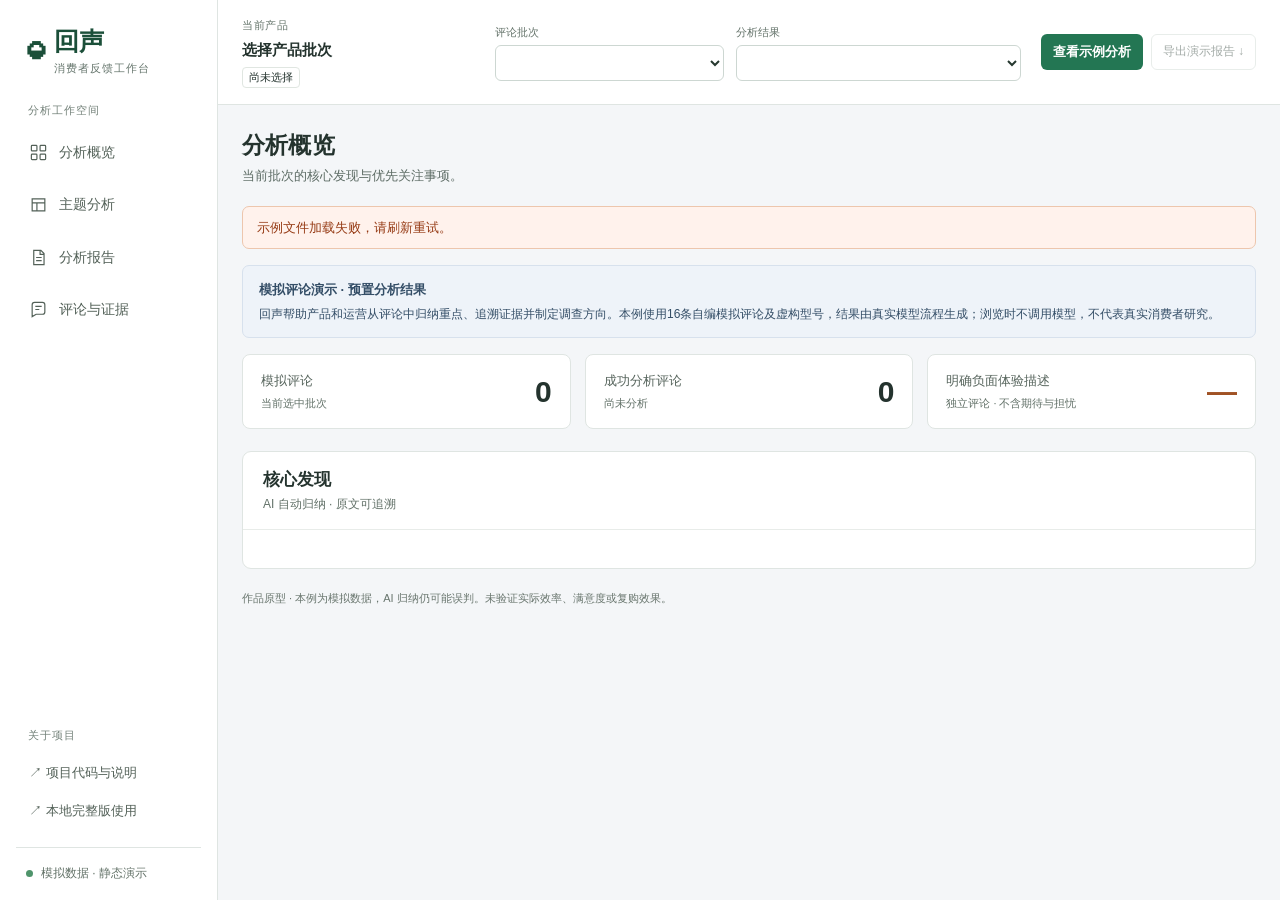
==== docs/index.html @ 5b09b4c0 "Add static demo shell with project-relative routes" ====
<!doctype html>
<html lang="zh-CN"><head><meta charset="UTF-8"><meta name="viewport" content="width=device-width, initial-scale=1"><title>回声 · 消费者反馈分析｜模拟数据演示</title><meta name="description" content="面向产品和运营人员的消费者反馈分析作品原型。使用明确标注的模拟评论，展示核心发现、主题、不同评价、行动建议和原文追溯。"><link rel="stylesheet" href="./style.css"><script src="./app.js" defer></script></head>
<body data-ui-version="6.0">
<a class="skip-link" href="#main-content">跳至分析内容</a>
<aside class="sidebar" aria-label="工作台导航">
 <a class="brand" href="#/analysis"><span class="brand-icon" aria-hidden="true">◒</span><span>回声<small>消费者反馈工作台</small></span></a>
 <p class="nav-caption">分析工作空间</p>
 <nav class="primary-nav" aria-label="分析导航">
  <a href="#/analysis" data-view="summary"><svg viewBox="0 0 24 24" aria-hidden="true"><rect x="3" y="3" width="7" height="7" rx="1"/><rect x="14" y="3" width="7" height="7" rx="1"/><rect x="3" y="14" width="7" height="7" rx="1"/><rect x="14" y="14" width="7" height="7" rx="1"/></svg><span>分析概览</span></a>
  <a href="#/themes" data-view="themes"><svg viewBox="0 0 24 24" aria-hidden="true"><path d="M4 5h16v15H4zM4 10h16M10 10v10"/></svg><span>主题分析</span></a>
  <a href="#/report" data-view="report"><svg viewBox="0 0 24 24" aria-hidden="true"><path d="M6 3h9l4 4v14H6zM14 3v5h5M9 12h7M9 16h7"/></svg><span>分析报告</span></a>
  <a href="#/evidence" data-view="evidence"><svg viewBox="0 0 24 24" aria-hidden="true"><path d="M20 15a3 3 0 0 1-3 3H9l-5 3V6a3 3 0 0 1 3-3h10a3 3 0 0 1 3 3zM8 8h8M8 12h5"/></svg><span>评论与证据</span></a>
 </nav>
 <div class="sidebar-bottom"><p class="nav-caption">关于项目</p><nav class="utility-nav"><a href="https://github.com/susie041720/echo-feedback-lab" target="_blank" rel="noopener">↗ 项目代码与说明</a><a href="https://github.com/susie041720/echo-feedback-lab#本地启动" target="_blank" rel="noopener">↗ 本地完整版使用</a></nav><div class="local"><i></i>模拟数据 · 静态演示</div></div>
</aside>
<div class="app-shell">
 <header class="toolbar" aria-label="产品与批次工具栏">
  <div class="product-identity"><span class="field-caption">当前产品</span><strong id="current-product">选择产品批次</strong><span id="toolbar-status" class="status-pill">尚未选择</span></div>
  <div class="batch-controls"><div class="selector-field"><label for="dataset">评论批次</label><select id="dataset"></select></div><div class="selector-field"><label for="run">分析结果</label><select id="run"></select></div></div>
  <div class="toolbar-actions"><a class="primary demo-button" href="#/analysis">查看示例分析</a><button id="analyze" hidden disabled></button><button id="pause" class="small-button" hidden>暂停分析</button><a id="export" class="export disabled" href="#" download="echo-simulated-demo-report.md">导出演示报告 ↓</a></div>
 </header>
 <main id="main-content" tabindex="-1">
  <div class="page-heading"><div><h1 id="page-title">分析概览</h1><p id="page-description" class="sub">当前批次的核心发现与优先关注事项。</p></div></div>
  <div id="notice" role="status" aria-live="polite" hidden></div>
  <section id="progress-panel" class="progress-panel" aria-label="批次分析进度" hidden><div class="progress-copy"><strong id="progress-title">分析进行中</strong><span id="progress-counts"></span></div><progress id="analysis-progress" max="100" value="0" aria-label="已处理评论进度"></progress><p id="analysis-state" class="hint"></p></section>
  <aside class="demo-banner" aria-label="演示范围"><strong>模拟评论演示 · 预置分析结果</strong><p>回声帮助产品和运营从评论中归纳重点、追溯证据并制定调查方向。本例使用16条自编模拟评论及虚构型号，结果由真实模型流程生成；浏览时不调用模型，不代表真实消费者研究。</p></aside>
  <section class="metrics" id="metrics" aria-label="当前批次指标">
   <div class="metric-card"><div class="metric-label">模拟评论</div><strong id="total">0</strong><small>当前选中批次</small></div>
   <div class="metric-card"><div class="metric-label">成功分析评论</div><strong id="completed">0</strong><small id="coverage">尚未分析</small></div>
   <div class="metric-card negative-metric"><div class="metric-label">明确负面体验描述</div><strong id="negative-count">—</strong><small id="negative-scope">独立评论 · 不含期待与担忧</small></div>
  </section>
  <section class="board"><div class="board-head"><div><h2 id="board-title">核心发现</h2><p id="confirmation-state">AI 自动归纳 · 原文可追溯</p></div><div class="tabs" id="analysis-tabs" role="tablist" aria-label="评论与证据视图" hidden><button data-tab="raw" role="tab">原始评论</button><button data-tab="feedback" role="tab">细分反馈</button><button data-tab="scenarios" role="tab">使用情境</button></div></div>
   <div id="result-status" class="result-status" hidden></div>
   <div id="filters" hidden><div class="filter-row"><label for="category">体验分类<select id="category"><option value="">全部分类</option></select></label><label for="topic">细分标签<select id="topic"><option value="">全部标签</option></select></label><label for="polarity">评价倾向<select id="polarity"><option value="">全部倾向</option><option>优点</option><option>槽点</option><option>中立</option><option>信息不足</option></select></label><label for="scope">信息类型<select id="scope"><option value="all">全部类型</option><option value="actual">实际体验</option><option value="expectation">用户期望</option><option value="concern">担心</option><option value="reported">转述</option><option value="unknown">信息不足</option><option value="reference">其他产品背景</option></select></label></div></div>
   <div id="results"></div>
  </section>
  <footer>作品原型 · 本例为模拟数据，AI 归纳仍可能误判。未验证实际效率、满意度或复购效果。</footer>
 </main>
</div>
<div hidden><input id="product"><input id="key" type="password" disabled><select id="sample"><option value="daily">daily</option></select><p id="sample-info"></p><p id="source-status"></p><p id="source-description"></p><p id="import-info"></p><button id="developer-trial"></button></div><dialog id="settings" hidden><p id="settings-notice"></p></dialog>
<dialog id="theme-detail" class="drawer wide-drawer" aria-labelledby="theme-title"><div class="dialog-head"><div><span class="field-caption">主题详情</span><h2 id="theme-title">主题与证据</h2></div><button id="close-theme" class="icon-button" aria-label="关闭主题详情">✕</button></div><div id="theme-content" class="drawer-body"></div></dialog>
<dialog id="evidence" aria-labelledby="evidence-title"><div class="dialog-head"><h2 id="evidence-title">原文与证据</h2><button id="close-dialog" class="icon-button" aria-label="关闭原文证据">✕</button></div><div id="evidence-content"></div></dialog>
</body></html>
---- docs/style.css ----
:root{font-family:-apple-system,BlinkMacSystemFont,"PingFang SC","Microsoft YaHei",sans-serif;color:#24332e;background:#f4f6f8;font-size:14px;line-height:1.65;--green:#237653;--orange:#a34c14;--line:#dfe5e2;--muted:#5d6c65}*{box-sizing:border-box}body{margin:0}button,input,select,textarea{font:inherit}button,a,input,select,textarea,summary{-webkit-tap-highlight-color:transparent}button,a{touch-action:manipulation}a{color:var(--green);text-decoration:none}a:hover{text-decoration:underline}button{cursor:pointer;color:#35473e;background:white;border:1px solid #ccd7d0;border-radius:6px;padding:7px 12px;line-height:1.5;min-height:36px}button:hover{background:#f1f6f3;border-color:#829f90}button:disabled{opacity:.5;cursor:default}button.primary{background:var(--green);border-color:var(--green);color:white;font-weight:600}button.primary:hover{background:#195c40}input,select,textarea{display:block;width:100%;max-width:100%;min-width:0;border:1px solid #cdd7d2;border-radius:6px;background:#fff;color:#26382f;padding:7px 10px;min-height:36px}input:focus,select:focus,textarea:focus{border-color:var(--green)}label{display:block;font-size:13px;font-weight:500;color:#46574d}label>select{margin-top:4px}h1,h2,h3,h4,p{margin:0}h1{font-size:23px;line-height:1.4;letter-spacing:.2px}h2{font-size:17px;line-height:1.5}h3{font-size:16px;line-height:1.6}h4{font-size:15px;line-height:1.6}p{margin:6px 0 10px}button:focus-visible,a:focus-visible,summary:focus-visible,input:focus-visible,select:focus-visible,textarea:focus-visible{outline:3px solid #7bb29a;outline-offset:3px}.skip-link{position:fixed;top:-100px;left:235px;z-index:30;background:white;padding:10px}.skip-link:focus{top:8px}[hidden]{display:none!important}.disabled{pointer-events:none;opacity:.45}.sidebar{position:fixed;inset:0 auto 0 0;width:218px;background:white;border-right:1px solid var(--line);display:flex;flex-direction:column;padding:26px 16px 16px;z-index:10}.brand{display:flex;gap:10px;align-items:center;color:#1b4f39;font-size:25px;font-weight:750;line-height:1.2;padding:0 9px 26px}.brand:hover{text-decoration:none}.brand small{display:block;color:#66766d;font-size:11px;font-weight:500;letter-spacing:1px;margin-top:6px}.brand-icon{font-size:38px;line-height:1}.nav-caption{font-size:11px;letter-spacing:1px;color:#728078;margin:0 12px 10px}.primary-nav,.utility-nav{display:flex;flex-direction:column;gap:5px}.primary-nav a,.utility-nav a,.utility-nav button{display:flex;align-items:center;gap:11px;padding:11px 12px;border-radius:6px;color:#536158;font-weight:550;text-align:left;border:1px solid transparent;background:transparent}.primary-nav a:hover,.utility-nav a:hover,.utility-nav button:hover{background:#f3f7f4;text-decoration:none}.primary-nav a.active,.utility-nav a.active{background:#eaf4ee;color:#1e6c48;border-color:#d5e9dc}.primary-nav svg{height:19px;width:19px;fill:none;stroke:currentColor;stroke-width:1.5}.sidebar-bottom{margin-top:auto;padding-top:30px}.utility-nav{gap:0}.utility-nav a,.utility-nav button{padding:7px 12px;font-size:13px;font-weight:400;min-height:35px}.utility-icon{width:18px;text-align:center;font-size:16px}.local{border-top:1px solid var(--line);padding:16px 10px 0;margin-top:18px;font-size:12px;color:#637268}.local i{display:inline-block;width:7px;height:7px;background:#4f946b;border-radius:50%;margin-right:8px}.app-shell{margin-left:218px;min-width:0}.toolbar{background:white;border-bottom:1px solid var(--line);padding:16px 24px;display:grid;grid-template-columns:minmax(135px,1fr) minmax(330px,2.25fr) auto;align-items:center;gap:20px}.product-identity{display:flex;flex-wrap:wrap;gap:5px 8px;min-width:0}.product-identity strong{display:block;flex-basis:100%;font-size:15px;overflow-wrap:anywhere;line-height:1.5}.field-caption{font-size:11px;letter-spacing:.5px;color:#65756b;display:block}.status-pill{font-size:11px;line-height:1.4;border-radius:4px;padding:2px 6px;border:1px solid #e0e6e1}.batch-controls{display:grid;grid-template-columns:1fr 1.25fr;gap:12px;min-width:0}.batch-controls label{font-size:11px;color:#64736a;min-width:0}.batch-controls select{font-size:12px}.toolbar-actions{display:flex;align-items:center;gap:8px;flex-wrap:wrap}.export{display:inline-flex;align-items:center;justify-content:center;min-height:36px;border:1px solid #ced8d2;background:white;border-radius:6px;padding:6px 11px;font-size:13px;color:#35473e}.icon-button{padding:5px 9px;min-width:36px;font-size:17px}.toolbar-actions button{font-size:13px}main{max-width:1700px;margin:0 auto;padding:24px}.page-heading{display:flex;justify-content:space-between;gap:16px;align-items:center;margin-bottom:19px}.sub{font-size:13px;color:var(--muted);margin:4px 0 0}.small-button{font-size:12px;padding:5px 10px;min-height:32px}.page-heading>.small-button{white-space:nowrap}#notice{border:1px solid #c8ddcc;border-radius:7px;background:#eff7f0;color:#245d3b;padding:10px 14px;margin:0 0 16px;font-size:13px}#notice.error{background:#fff2ec;border-color:#edc6ad;color:#963b15}.metrics{display:grid;grid-template-columns:repeat(3,minmax(0,1fr));gap:14px;margin-bottom:22px}.metric-card{padding:15px 18px;background:white;border:1px solid var(--line);border-radius:8px;display:grid;grid-template-columns:1fr auto;align-items:center;gap:4px 12px}.metric-label{font-size:13px;color:#56645c}.metric-card strong{font-size:30px;font-weight:650;line-height:1.4;grid-row:1/3;grid-column:2}.metric-card small{font-size:11px;color:#627168;line-height:1.6}.negative-metric strong{color:#a05225}.board{background:white;border:1px solid var(--line);border-radius:9px;min-width:0}.board-head{display:flex;justify-content:space-between;gap:16px;align-items:center;border-bottom:1px solid #e8ece9;padding:15px 20px}.board-head p{font-size:12px;color:#627168;margin:2px 0 0}.tabs{display:flex;gap:3px;flex-wrap:wrap;background:#f3f6f4;padding:3px;border-radius:6px}.tabs button{background:transparent;border-color:transparent;font-size:12px;padding:5px 9px;min-height:30px}.tabs button.active{color:#226e4b;background:white;border-color:#dde7df;box-shadow:0 1px 2px #244a3310}.result-status{font-size:13px;color:#81512b;background:#fff7ec;border-bottom:1px solid #ecddc7;padding:10px 20px}#filters{padding:14px 20px;border-bottom:1px solid #e4eae5;background:#fbfcfb}.filter-row{display:grid;grid-template-columns:repeat(4,minmax(0,1fr));gap:12px}.filter-row label{font-size:12px}.filter-row select{font-size:12px}#results{padding:18px 20px 20px;min-width:0}.sample-scope,.table-caption{font-size:12px;color:#5c6b61;margin:0 0 14px}.finding-columns{display:grid;grid-template-columns:repeat(2,minmax(0,1fr));gap:16px;align-items:start}.finding-region{border:1px solid #cfe4d6;border-radius:7px;overflow:hidden;background:#f1f8f3;padding:0 16px}.finding-region>h3{padding:13px 0;color:#246846;font-size:15px;border-bottom:1px solid #d5e7db}.finding-region>h3:before{content:'✓';display:inline-grid;place-items:center;width:22px;height:22px;margin-right:8px;border:1px solid #b5d7c2;border-radius:5px;font-size:13px;background:#e3f1e8}.issue-region{background:#fff6ed;border-color:#efd9c4}.issue-region>h3{color:#a35722;border-bottom-color:#efdcc9}.issue-region>h3:before{content:'!';border-color:#e9c59f;background:#ffead4}.core-finding{padding:15px 0;border-bottom:1px solid #d9e8dd}.core-finding:last-child{border:0}.issue-region .core-finding{border-color:#efdcc9}.core-finding h4{color:#253a2e;font-size:15px;font-weight:650;margin-bottom:5px}.issue-region .core-finding h4{color:#673e25}.core-finding p{font-size:13px;margin:5px 0 8px;line-height:1.7}.core-finding .finding-count{font-size:12px;font-weight:600;color:#4e6557;margin:8px 0}.issue-region .finding-count{color:#8a5a32}.finding-evidence{font-size:13px;margin-top:10px}.finding-evidence>summary{font-size:12px;color:#386e50;cursor:pointer;list-style-position:inside}.issue-region .finding-evidence>summary{color:#925020}.finding-evidence[open]>summary{margin-bottom:12px}.badge{display:inline-block;padding:2px 6px;border-radius:4px;font-size:11px;line-height:1.6;margin:2px 4px 2px 0;background:#eaf0ec;color:#53645a;white-space:normal;max-width:100%}.positive{color:#226541;background:#e4f1e8}.negative{color:#9e4b16;background:#ffead5}.neutral{color:#526158;background:#edf0ef}.uncertain{color:#775c31;background:#f4edde}.hint,.meta{font-size:12px;color:#5e6d63;line-height:1.7}.hint{margin:8px 0}.context-note,.compatibility-note{font-size:12px;border-left:3px solid #a4bda9;background:#f1f5f2;padding:8px 10px}.text-link{font-size:13px;display:inline-block;margin:6px 10px 6px 0}#results>button{margin:15px 8px 0 0}#results>h3{margin:22px 0 12px}#results>h3:first-child{margin-top:0}#results>p.hint{margin:8px 0}summary{cursor:pointer;font-weight:500}details>summary{line-height:1.7}details[open]>summary{margin-bottom:10px}.source-extract{border:1px solid #dce4de;background:white;border-radius:6px;padding:12px;margin:10px 0;overflow-wrap:anywhere}.source-extract p{font-size:13px}.source-extract .small-button{margin-right:8px}.source-extract details.classification{margin-top:10px}.classification{font-size:12px;color:#53675a}.edit-fields{display:grid;grid-template-columns:1fr 1fr;gap:10px;margin:10px 0}.edit-fields select,.edit-fields input{margin-top:4px;font-size:12px}blockquote{margin:10px 0;padding:8px 12px;border-left:3px solid #becfc2;background:#f6f8f6;color:#3e5045;font-size:13px;overflow-wrap:anywhere;white-space:pre-wrap}.data-table{width:100%;border-collapse:collapse;table-layout:fixed;font-size:12px;text-align:left}.data-table thead{background:#f5f7f5;color:#607066}.data-table th{font-weight:500;font-size:11px;padding:10px 9px;border-bottom:1px solid #d8e1da}.data-table td{vertical-align:top;padding:13px 9px;border-bottom:1px solid #e4eae6;overflow-wrap:anywhere;line-height:1.75}.data-table tbody tr:hover{background:#fafcfb}.data-table tbody tr:last-child td{border-bottom:0}.theme-table th:nth-child(1){width:15%}.theme-table th:nth-child(2){width:13%}.theme-table th:nth-child(3){width:9%}.theme-table th:nth-child(4){width:15%}.theme-table th:nth-child(5){width:36%}.theme-table th:nth-child(6){width:12%}.theme-name{font-weight:600;color:#284e37}.count-cell{font-variant-numeric:tabular-nums;white-space:nowrap}.finding-cell{color:#4c5d52}.evaluation-tags{display:flex;flex-wrap:wrap;align-items:start;gap:2px}.data-table button{font-size:11px;padding:5px 7px}.review-table th:first-child{width:49%}.review-table th:nth-child(2){width:8%}.review-table th:nth-child(3){width:17%}.review-table th:nth-child(4){width:15%}.review-table th:last-child{width:11%}.review-excerpt{font-size:12px;color:#637168;margin:5px 0 0}.secondary-context,.other-feedback,.pending-findings{padding:12px 14px;border:1px solid #dce5df;border-radius:6px;background:#fbfcfb;margin:16px 0;font-size:13px}.supplemental-row{border-bottom:1px solid #e3eae5;padding:12px 0}.supplemental-row p{margin:4px 0}.report-finding{padding:14px 16px;border:1px solid #dae4dd;border-left:3px solid #4a9167;border-radius:6px;margin:12px 0}.report-finding p{font-size:13px}.report-finding:has(.badge.negative){border-left-color:#ca8c54}.review,.aspect,.scenario-group,.uncertainty{padding:16px;border:1px solid #dce5de;border-radius:6px;margin:0 0 14px;overflow-wrap:anywhere}.review .aspect{margin-top:14px;background:#fbfcfb}.aspect h3,.scenario-group h3,.review h3{font-size:15px;margin:6px 0}.scenario-group>blockquote{margin-top:14px}.uncertainty{background:#faf7f0}.batch-row{display:flex;justify-content:space-between;gap:16px;padding:10px 0;border-bottom:1px solid #e7ece8;font-size:13px}.batch-row>span{color:#627168}.batch-row strong{font-size:13px;text-align:right;font-weight:550}.debug-record{border:1px solid #dde5df;border-radius:6px;margin:12px 0;padding:10px 13px;font-size:13px}.debug-record pre{font-size:12px;background:#f2f5f3;padding:12px;overflow:auto;max-height:520px;white-space:pre-wrap;overflow-wrap:anywhere}.empty{text-align:center;padding:48px 20px;color:#67766d}.empty h3{font-weight:550;color:#425c4d}.empty p{font-size:13px;max-width:520px;margin:10px auto}.empty-icon{font-size:30px;color:#78a58a;margin-bottom:10px}.progress-panel{padding:14px 18px;background:white;border:1px solid #cadfce;border-radius:7px;margin-bottom:16px}.progress-copy{display:flex;justify-content:space-between;gap:15px;font-size:13px}.progress-copy span{color:#5a6e60;font-size:12px}progress{width:100%;height:7px;accent-color:var(--green);margin:12px 0 0;display:block}progress::-webkit-progress-bar{background:#edf3ee;border-radius:5px}progress::-webkit-progress-value{background:#3b8b5e;border-radius:5px}.progress-panel p{margin:8px 0 0}footer{font-size:11px;color:#69766e;margin:20px 0 0}dialog{padding:0;border:1px solid #d5dfd7;border-radius:10px;max-width:min(760px,94vw);width:760px;max-height:90dvh;box-shadow:0 15px 60px #182b2430;color:#263b2d}dialog::backdrop{background:#15271f65}.dialog-head{display:flex;justify-content:space-between;gap:16px;align-items:center;background:white;border-bottom:1px solid #e0e8e2;padding:17px 20px;position:sticky;top:0;z-index:2}.dialog-head h2{font-size:17px}.dialog-head .icon-button{flex:none;border-color:#e0e6e1}#evidence-content{padding:20px;overflow-wrap:anywhere}.raw-text{white-space:pre-wrap;background:#f6f8f6;border:1px solid #e2e8e3;border-radius:6px;padding:16px;font-size:14px;line-height:1.9;margin:15px 0}mark{background:#ffecb7;color:#3c3725;padding:1px 0}.drawer{position:fixed;inset:0 0 0 auto;margin:0 0 0 auto;max-height:100dvh;height:100dvh;width:440px;max-width:100vw;border-radius:0;border-width:0 0 0 1px;overflow-y:auto}.wide-drawer{width:650px}.drawer-body{padding:20px}.drawer .dialog-head{background:#fff;top:0}.settings-section{border:1px solid #dce5de;border-radius:7px;padding:14px 15px;margin-bottom:14px}.settings-section>summary{font-size:14px;color:#315740;font-weight:600}.settings-section label{margin:12px 0 5px}.settings-section input,.settings-section select{font-size:13px}.upload{padding:15px 12px;border:1px dashed #94b69f;border-radius:6px;background:#f4f9f5;cursor:pointer}.upload small{display:block;font-size:11px;font-weight:400;color:#61766a}.callout{font-size:13px;padding-top:8px}.theme-detail-group{border-top:1px solid #dde6df;padding:17px 0}.theme-detail-group h3{margin:4px 0}.theme-detail-group>p{font-size:13px}.difference-note{padding:10px;background:#f0f3f1;font-size:13px;border-left:3px solid #aebcb2}.confirmation-label{color:#775b2b;font-size:12px}.review textarea{margin:12px 0}.review>label{margin:12px 0}
@media(min-width:1600px){.toolbar{grid-template-columns:230px minmax(400px,650px) auto}.core-finding h4{font-size:16px}}
@media(max-width:1180px){.toolbar{grid-template-columns:minmax(140px,1fr) auto;gap:12px 18px}.batch-controls{grid-column:1/3;grid-row:2}.toolbar-actions{justify-content:flex-end}.product-identity{align-items:center}.product-identity strong{flex-basis:auto}.product-identity .field-caption{flex-basis:100%}main{padding:20px}.metric-card{padding:13px}.metric-card strong{font-size:26px}.metric-card small{font-size:11px}.theme-table th:nth-child(5){width:29%}.theme-table th:nth-child(1){width:18%}.theme-table th:nth-child(4){width:18%}}
@media(max-width:950px) and (min-width:761px){.sidebar{width:190px;padding:24px 12px 14px}.app-shell{margin-left:190px}.brand{font-size:23px;padding-left:7px}.brand small{font-size:10px}.primary-nav a{padding-left:10px}.utility-nav a,.utility-nav button{padding-left:8px;font-size:12px}.finding-columns{grid-template-columns:1fr}.metrics{gap:9px}.metric-card{display:block;padding:11px}.metric-card strong{display:block}.metric-label{font-size:12px}.board-head{align-items:start;flex-wrap:wrap}.filter-row{grid-template-columns:repeat(2,minmax(0,1fr))}}
@media(max-width:1000px){.data-table.theme-table thead{display:none}.data-table.theme-table,.theme-table tbody,.theme-table tr,.theme-table td{display:block;width:100%}.theme-table tbody{display:grid;gap:12px}.theme-table tr{border:1px solid #dce5de;border-radius:7px;padding:7px 12px;background:white}.data-table.theme-table td{display:grid;grid-template-columns:72px minmax(0,1fr);gap:10px;border:0;padding:5px 0;font-size:12px}.theme-table td:before{content:attr(data-label);font-size:11px;font-weight:400;color:#66766c}.theme-table td.theme-name{font-size:14px}.theme-table td:last-child button{justify-self:start}.theme-table .evaluation-tags{display:flex}.theme-table .count-cell{white-space:normal}}
@media(max-width:760px){.sidebar{position:static;width:100%;padding:14px 16px 10px;border-right:0;border-bottom:1px solid var(--line);display:block}.brand{padding:0 0 14px;font-size:23px;gap:8px}.brand-icon{font-size:31px}.brand small{display:inline;font-size:11px;margin-left:10px;letter-spacing:0}.nav-caption,.local{display:none}.primary-nav{display:grid;grid-template-columns:repeat(4,minmax(0,1fr));gap:4px}.primary-nav a{justify-content:center;gap:5px;padding:9px 3px;font-size:12px;white-space:nowrap}.primary-nav svg{width:15px;height:15px}.sidebar-bottom{padding:8px 0 0;margin:0}.utility-nav{flex-direction:row;flex-wrap:wrap;gap:0 7px}.utility-nav a,.utility-nav button{font-size:11px;padding:3px 2px;gap:4px;min-height:28px}.utility-icon{font-size:13px;width:12px}.app-shell{margin:0}.toolbar{padding:12px 16px;gap:12px}.product-identity{gap:4px 7px}.product-identity strong{font-size:14px}.toolbar-actions{gap:5px}.toolbar-actions button,.export{font-size:12px;padding:6px 8px}.toolbar-actions .icon-button{display:none}.batch-controls{gap:9px}.batch-controls select{font-size:11px}.field-caption{font-size:10px}main{padding:18px 14px}.page-heading{margin-bottom:15px;gap:8px}.page-heading h1{font-size:21px}.sub{font-size:12px}.page-heading>.small-button{font-size:11px;padding:5px 7px}.metrics{gap:8px;margin-bottom:17px}.metric-card{padding:10px;display:block}.metric-label{font-size:11px;line-height:1.5;min-height:32px}.metric-card strong{font-size:25px;display:block;margin:2px 0}.metric-card small{display:block;font-size:10px;line-height:1.6}.board-head{padding:13px 14px;flex-wrap:wrap;gap:10px}.board-head h2{font-size:16px}.board-head p{font-size:11px}#results{padding:14px}.finding-columns{grid-template-columns:1fr;gap:14px}.finding-region{padding:0 13px}.core-finding{padding:13px 0}.core-finding h4{font-size:15px}.core-finding p{font-size:13px}.core-finding .finding-count{font-size:12px}.filter-row{grid-template-columns:repeat(2,minmax(0,1fr));gap:9px}#filters{padding:12px 14px}.filter-row select{font-size:11px}.data-table.review-table thead{display:none}.data-table.review-table,.review-table tbody,.review-table tr,.review-table td{display:block;width:100%}.review-table tbody{display:grid;gap:12px}.review-table tr{border:1px solid #dce5de;border-radius:7px;padding:10px}.data-table.review-table td{padding:5px 0;border:0}.review-table td:not(:first-child){display:grid;grid-template-columns:56px minmax(0,1fr);gap:8px}.review-table td:not(:first-child):before{content:attr(data-label);font-size:11px;color:#67766d}.review-table td:last-child button{justify-self:start}.report-finding{padding:12px}.progress-copy{flex-wrap:wrap;gap:2px}.batch-row{font-size:12px}.batch-row strong{font-size:12px}.edit-fields{grid-template-columns:1fr}.drawer-body{padding:16px}.dialog-head{padding:14px 16px}.wide-drawer{width:100%}dialog{max-width:96vw}dialog.drawer{max-width:100vw}.skip-link{left:16px}.review,.aspect,.uncertainty,.scenario-group{padding:12px}footer{font-size:11px}.empty{padding:32px 12px}}
@media(max-width:380px){.primary-nav a{font-size:11px;gap:3px}.primary-nav svg{display:none}.toolbar-actions{gap:4px}.toolbar-actions button,.export{padding:6px;font-size:11px}.metrics{gap:6px}.metric-card{padding:9px 7px}.metric-label{font-size:10px}.brand small{font-size:10px}.board-head .tabs button{font-size:11px;padding:5px 7px}}
/* Body copy remains readable at dense table widths. */
.data-table{font-size:13px}.data-table .finding-cell{font-size:13px}.data-table .review-excerpt{font-size:13px}
.report-finding.report-keep{border-left-color:#4a9167;background:#f7fbf8}.report-finding.report-issue{border-left-color:#ca8c54;background:#fffbf5}
@media(max-width:760px){.metric-card small{font-size:11px}.metric-label{font-size:12px;min-height:36px}.batch-controls select{font-size:12px}.filter-row select{font-size:12px}.utility-nav a,.utility-nav button{font-size:12px}}
.selector-field{min-width:0}.selector-field>select{margin-top:4px}.batch-controls .selector-field>label{font-size:11px;font-weight:500;color:#64736a}
.settings-notice{padding:10px 12px;border:1px solid #c8ddcc;border-radius:6px;background:#eff7f0;color:#245d3b;margin-bottom:14px;font-size:13px}.settings-notice.error{background:#fff2ec;border-color:#edc6ad;color:#963b15}

.demo-banner{padding:12px 16px;background:#eef3f9;border:1px solid #d7e1ed;border-radius:7px;margin-bottom:16px;color:#344e67}.demo-banner strong{font-size:13px}.demo-banner p{font-size:12px;margin:4px 0 0}.demo-button{display:inline-flex;align-items:center;min-height:36px;padding:7px 12px;background:#237653;border-radius:6px;color:white;font-size:13px;font-weight:600}.demo-button:hover{background:#195c40;text-decoration:none}.toolbar-actions .export{font-size:12px} .toolbar{grid-template-columns:minmax(155px,1fr) minmax(330px,2.25fr) auto}@media(max-width:1180px){.toolbar{grid-template-columns:minmax(140px,1fr) auto}}@media(max-width:760px){.demo-banner{padding:11px 12px}.demo-button{font-size:12px;padding:7px 9px}.demo-banner p{font-size:12px}}
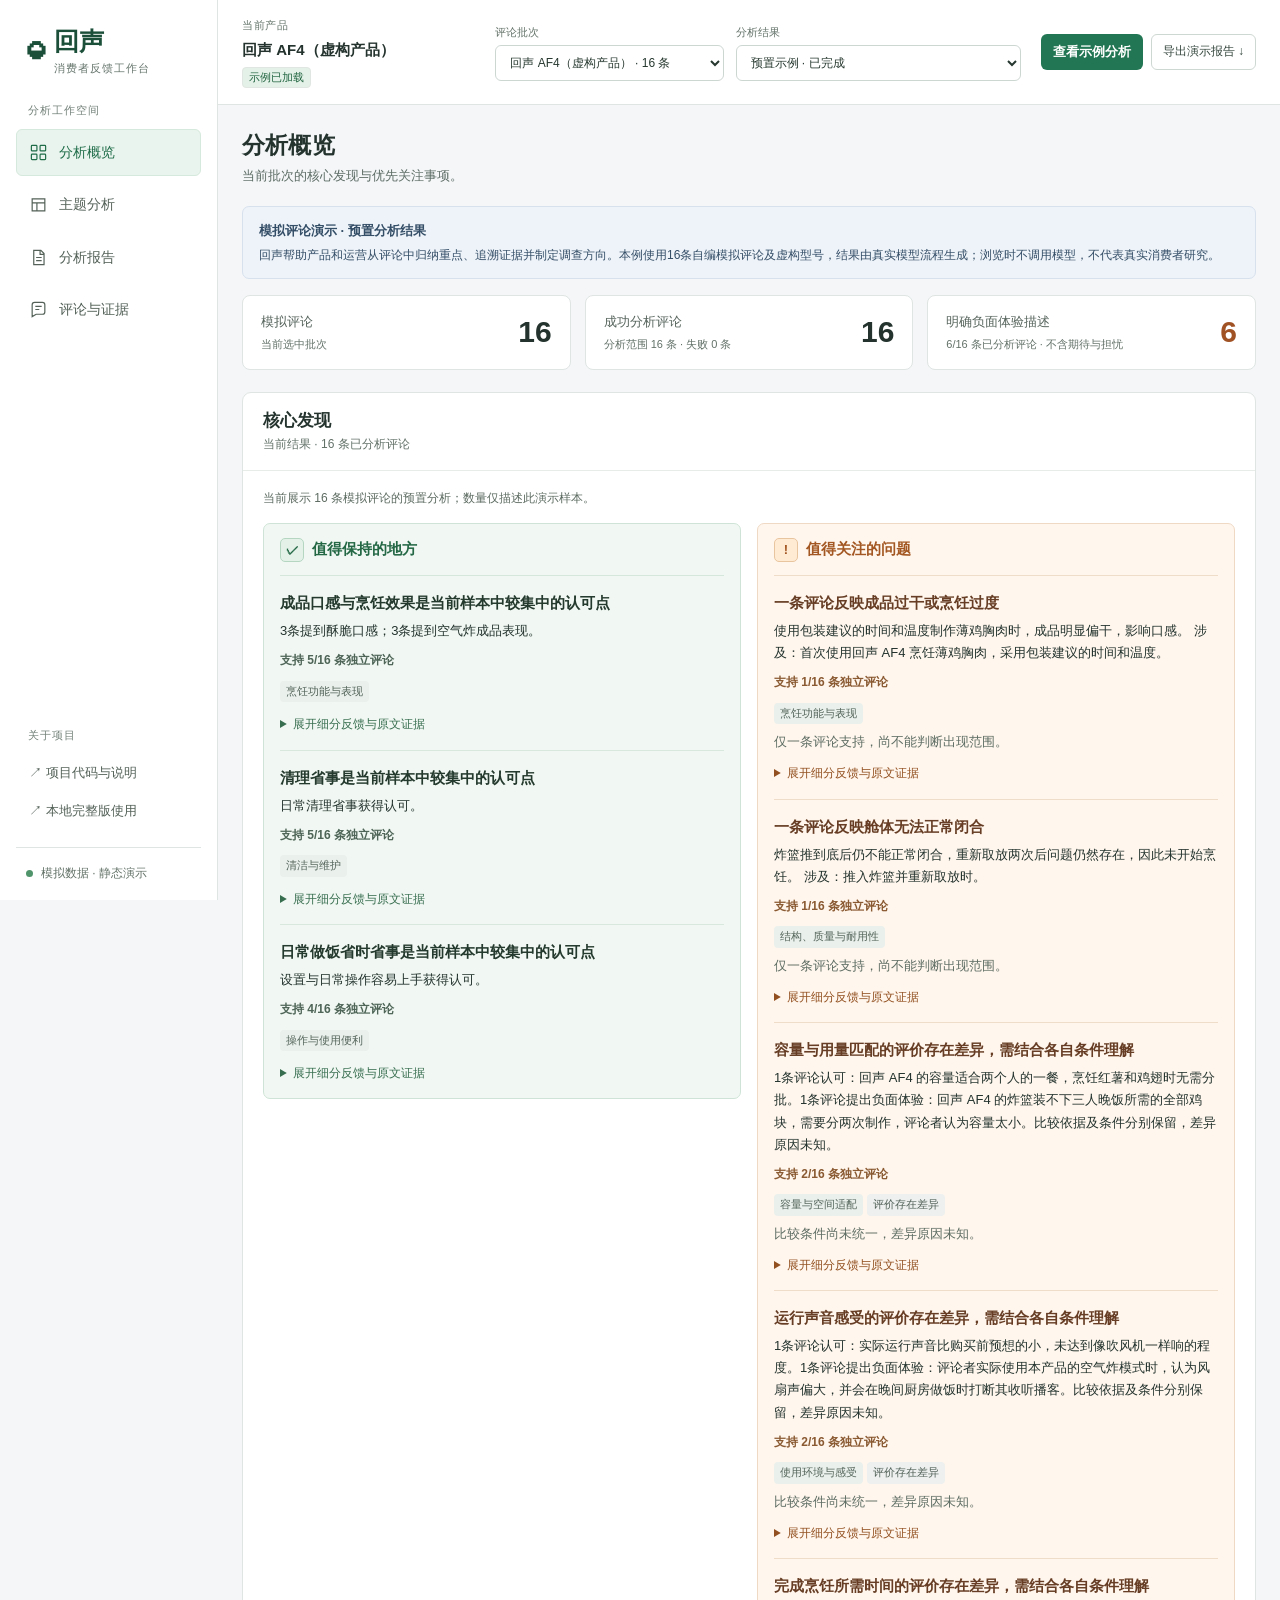
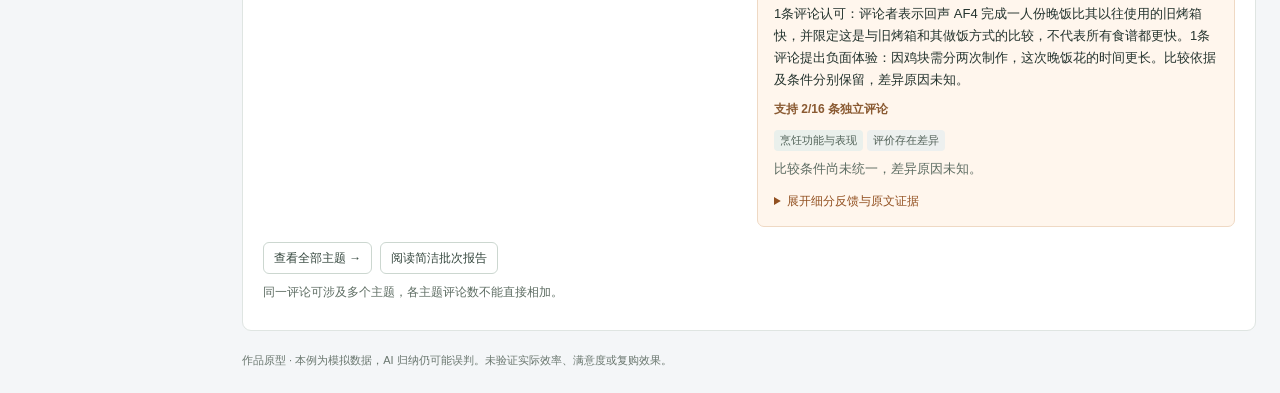
==== commit 15063b98: "Constrain public demo resources to its own static origin" ====
--- a/docs/index.html
+++ b/docs/index.html
@@ -1,5 +1,5 @@
 <!doctype html>
-<html lang="zh-CN"><head><meta charset="UTF-8"><meta name="viewport" content="width=device-width, initial-scale=1"><title>回声 · 消费者反馈分析｜模拟数据演示</title><meta name="description" content="面向产品和运营人员的消费者反馈分析作品原型。使用明确标注的模拟评论，展示核心发现、主题、不同评价、行动建议和原文追溯。"><link rel="stylesheet" href="./style.css"><script src="./app.js" defer></script></head>
+<html lang="zh-CN"><head><meta http-equiv="Content-Security-Policy" content="default-src 'self'; script-src 'self'; connect-src 'self'; img-src 'self' data:; style-src 'self' 'unsafe-inline'; base-uri 'self'; form-action 'none'"><meta charset="UTF-8"><meta name="viewport" content="width=device-width, initial-scale=1"><title>回声 · 消费者反馈分析｜模拟数据演示</title><meta name="description" content="面向产品和运营人员的消费者反馈分析作品原型。使用明确标注的模拟评论，展示核心发现、主题、不同评价、行动建议和原文追溯。"><link rel="stylesheet" href="./style.css"><script src="./app.js" defer></script></head>
 <body data-ui-version="6.0">
 <a class="skip-link" href="#main-content">跳至分析内容</a>
 <aside class="sidebar" aria-label="工作台导航">
